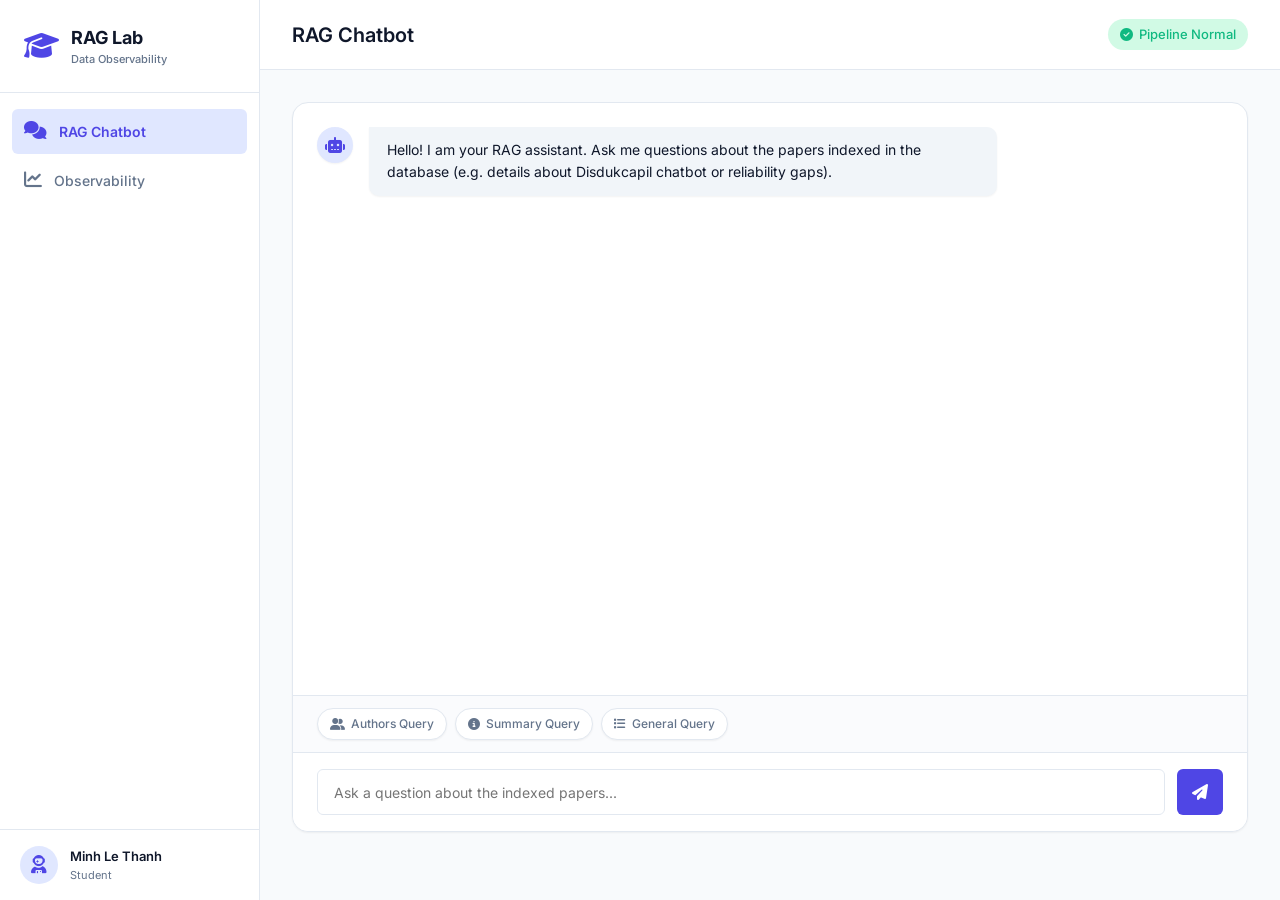
==== fe/index.html @ dacbc284 "feat: implement RAG observability dashboard with pipeline monitoring and analytics reporting" ====
<!DOCTYPE html>
<html lang="en">
<head>
    <meta charset="UTF-8">
    <meta name="viewport" content="width=device-width, initial-scale=1.0">
    <title>RAG Observability Lab</title>
    <!-- Google Fonts -->
    <link rel="preconnect" href="https://fonts.googleapis.com">
    <link rel="preconnect" href="https://fonts.gstatic.com" crossorigin>
    <link href="https://fonts.googleapis.com/css2?family=Inter:wght@300;400;500;600;700&display=swap" rel="stylesheet">
    <!-- FontAwesome for Icons -->
    <link rel="stylesheet" href="https://cdnjs.cloudflare.com/ajax/libs/font-awesome/6.4.0/css/all.min.css">
    <!-- Main Style Sheet -->
    <link rel="stylesheet" href="css/style.css">
    <!-- Dynamic Component Style Sheets -->
    <link rel="stylesheet" href="css/chat.css">
    <link rel="stylesheet" href="css/observability.css">
</head>
<body>
    <div class="layout-wrapper">
        <!-- Sidebar Navigation -->
        <aside class="sidebar">
            <div class="sidebar-header">
                <i class="fa-solid fa-graduation-cap brand-icon"></i>
                <div class="brand-info">
                    <h1 class="brand-title">RAG Lab</h1>
                    <span class="brand-subtitle">Data Observability</span>
                </div>
            </div>
            <nav class="sidebar-menu">
                <a href="#chat" class="menu-item active" id="nav-chat">
                    <i class="fa-solid fa-comments menu-icon"></i>
                    <span>RAG Chatbot</span>
                </a>
                <a href="#observability" class="menu-item" id="nav-observability">
                    <i class="fa-solid fa-chart-line menu-icon"></i>
                    <span>Observability</span>
                </a>
            </nav>
            <div class="sidebar-footer">
                <div class="user-profile">
                    <div class="user-avatar">
                        <i class="fa-solid fa-user-astronaut"></i>
                    </div>
                    <div class="user-info">
                        <span class="user-name">Minh Le Thanh</span>
                        <span class="user-role">Student</span>
                    </div>
                </div>
            </div>
        </aside>

        <!-- Main Content Area -->
        <main class="main-content">
            <header class="content-header">
                <h2 id="view-title">RAG Chatbot</h2>
                <div class="header-status">
                    <span class="status-indicator fresh" id="pipeline-indicator">
                        <i class="fa-solid fa-circle-check"></i> Pipeline Normal
                    </span>
                </div>
            </header>
            <section class="content-body" id="app-content">
                <!-- Dynamically loaded template goes here -->
                <div class="loading-spinner">
                    <i class="fa-solid fa-circle-notch fa-spin"></i> Loading interface...
                </div>
            </section>
        </main>
    </div>

    <!-- Frontend Core Application Scripts -->
    <script src="js/chat.js"></script>
    <script src="js/observability.js"></script>
    <script src="js/app.js"></script>
</body>
</html>
---- fe/css/style.css ----
/* Global CSS Design System - Bright & Clean Palette */
:root {
    --primary: #4f46e5;       /* Indigo 600 */
    --primary-hover: #4338ca; /* Indigo 700 */
    --primary-light: #e0e7ff; /* Indigo 100 */
    
    --success: #10b981;       /* Emerald 500 */
    --success-light: #d1fae5; /* Emerald 100 */
    
    --warning: #f59e0b;       /* Amber 500 */
    --warning-light: #fef3c7; /* Amber 100 */
    
    --info: #0ea5e9;          /* Sky 500 */
    --info-light: #e0f2fe;    /* Sky 100 */
    
    --background: #f8fafc;    /* Slate 50 */
    --card-bg: #ffffff;
    --border: #e2e8f0;         /* Slate 200 */
    
    --text-dark: #0f172a;     /* Slate 900 */
    --text-muted: #64748b;    /* Slate 500 */
    --text-light: #94a3b8;    /* Slate 400 */
    
    --sidebar-bg: #ffffff;
    --sidebar-hover: #f1f5f9;
    
    --font-family: 'Inter', -apple-system, BlinkMacSystemFont, "Segoe UI", Roboto, Helvetica, Arial, sans-serif;
    --shadow-sm: 0 1px 2px 0 rgb(0 0 0 / 0.05);
    --shadow-md: 0 4px 6px -1px rgb(0 0 0 / 0.05), 0 2px 4px -2px rgb(0 0 0 / 0.05);
    --shadow-lg: 0 10px 15px -3px rgb(0 0 0 / 0.05), 0 4px 6px -4px rgb(0 0 0 / 0.05);
    
    --radius-sm: 6px;
    --radius-md: 10px;
    --radius-lg: 16px;
    
    --transition: all 0.2s cubic-bezier(0.4, 0, 0.2, 1);
}

/* Reset and Core Styles */
* {
    box-sizing: border-box;
    margin: 0;
    padding: 0;
}

body {
    font-family: var(--font-family);
    background-color: var(--background);
    color: var(--text-dark);
    line-height: 1.5;
    height: 100vh;
    overflow: hidden;
}

/* Layout Grid Wrapper */
.layout-wrapper {
    display: grid;
    grid-template-columns: 260px 1fr;
    height: 100vh;
    width: 100vw;
}

/* Sidebar Styling */
.sidebar {
    background-color: var(--sidebar-bg);
    border-right: 1px solid var(--border);
    display: flex;
    flex-direction: column;
    height: 100%;
}

.sidebar-header {
    padding: 24px;
    display: flex;
    align-items: center;
    gap: 12px;
    border-bottom: 1px solid var(--border);
}

.brand-icon {
    font-size: 28px;
    color: var(--primary);
}

.brand-info {
    display: flex;
    flex-direction: column;
}

.brand-title {
    font-size: 18px;
    font-weight: 700;
    color: var(--text-dark);
}

.brand-subtitle {
    font-size: 11px;
    font-weight: 500;
    color: var(--text-muted);
}

.sidebar-menu {
    flex-grow: 1;
    padding: 16px 12px;
    display: flex;
    flex-direction: column;
    gap: 4px;
}

.menu-item {
    display: flex;
    align-items: center;
    gap: 12px;
    padding: 12px;
    color: var(--text-muted);
    text-decoration: none;
    font-weight: 500;
    font-size: 14px;
    border-radius: var(--radius-sm);
    transition: var(--transition);
}

.menu-item:hover {
    background-color: var(--sidebar-hover);
    color: var(--text-dark);
}

.menu-item.active {
    background-color: var(--primary-light);
    color: var(--primary);
    font-weight: 600;
}

.menu-icon {
    font-size: 18px;
}

.sidebar-footer {
    padding: 16px 20px;
    border-top: 1px solid var(--border);
}

.user-profile {
    display: flex;
    align-items: center;
    gap: 12px;
}

.user-avatar {
    width: 38px;
    height: 38px;
    background-color: var(--primary-light);
    color: var(--primary);
    border-radius: 50%;
    display: flex;
    align-items: center;
    justify-content: center;
    font-size: 18px;
}

.user-info {
    display: flex;
    flex-direction: column;
}

.user-name {
    font-size: 13px;
    font-weight: 600;
}

.user-role {
    font-size: 11px;
    color: var(--text-muted);
}

/* Main Content Wrapper */
.main-content {
    display: flex;
    flex-direction: column;
    height: 100%;
    overflow: hidden;
}

.content-header {
    height: 70px;
    background-color: #ffffff;
    border-bottom: 1px solid var(--border);
    padding: 0 32px;
    display: flex;
    align-items: center;
    justify-content: space-between;
    flex-shrink: 0;
}

.content-header h2 {
    font-size: 20px;
    font-weight: 600;
    color: var(--text-dark);
}

.header-status {
    display: flex;
    align-items: center;
}

.status-indicator {
    font-size: 13px;
    font-weight: 500;
    padding: 6px 12px;
    border-radius: 9999px;
    display: flex;
    align-items: center;
    gap: 6px;
}

.status-indicator.fresh {
    background-color: var(--success-light);
    color: var(--success);
}

.status-indicator.running {
    background-color: var(--warning-light);
    color: var(--warning);
}

/* Page Body */
.content-body {
    flex-grow: 1;
    overflow-y: auto;
    padding: 32px;
}

/* Generic Loading Spinner */
.loading-spinner {
    display: flex;
    flex-direction: column;
    align-items: center;
    justify-content: center;
    height: 100%;
    gap: 12px;
    color: var(--text-muted);
}

.loading-spinner i {
    font-size: 32px;
    color: var(--primary);
}

/* Helpers & Shared Components */
.btn {
    display: inline-flex;
    align-items: center;
    gap: 8px;
    padding: 10px 18px;
    font-size: 14px;
    font-weight: 600;
    border-radius: var(--radius-sm);
    cursor: pointer;
    transition: var(--transition);
    border: none;
    outline: none;
}

.btn-primary {
    background-color: var(--primary);
    color: #ffffff;
}

.btn-primary:hover {
    background-color: var(--primary-hover);
}

.btn-primary:disabled {
    background-color: var(--text-light);
    cursor: not-allowed;
}

.btn-secondary {
    background-color: #ffffff;
    border: 1px solid var(--border);
    color: var(--text-muted);
}

.btn-secondary:hover {
    background-color: var(--background);
    color: var(--text-dark);
}

.badge {
    display: inline-flex;
    align-items: center;
    padding: 2px 8px;
    font-size: 11px;
    font-weight: 600;
    border-radius: 9999px;
    text-transform: uppercase;
}

.badge-success {
    background-color: var(--success-light);
    color: var(--success);
}

.badge-warning {
    background-color: var(--warning-light);
    color: var(--warning);
}

.badge-neutral {
    background-color: var(--border);
    color: var(--text-muted);
}

.color-indigo { color: var(--primary); }
.color-green { color: var(--success); }
.color-blue { color: var(--info); }
.color-yellow { color: var(--warning); }
---- fe/css/chat.css ----
/* Chat Container Layout */
.chat-container {
    display: flex;
    flex-direction: column;
    height: calc(100vh - 170px); /* Fill the screen height offset by header and spacing */
    background-color: #ffffff;
    border: 1px solid var(--border);
    border-radius: var(--radius-lg);
    box-shadow: var(--shadow-sm);
    overflow: hidden;
}

.chat-main {
    display: flex;
    flex-direction: column;
    height: 100%;
    position: relative;
}

/* Chat Message Logs History */
.chat-history {
    flex-grow: 1;
    overflow-y: auto;
    padding: 24px;
    display: flex;
    flex-direction: column;
    gap: 20px;
}

.message-bubble {
    display: flex;
    gap: 16px;
    max-width: 75%;
    align-items: flex-start;
}

/* Agent Bubble (Left Side) */
.message-bubble.agent {
    align-self: flex-start;
}

.bubble-avatar {
    width: 36px;
    height: 36px;
    border-radius: 50%;
    background-color: var(--primary-light);
    color: var(--primary);
    display: flex;
    align-items: center;
    justify-content: center;
    font-size: 16px;
    flex-shrink: 0;
    box-shadow: var(--shadow-sm);
}

.message-bubble.user .bubble-avatar {
    background-color: var(--border);
    color: var(--text-muted);
    order: 2;
}

.bubble-content {
    background-color: #f1f5f9; /* Slate 100 */
    padding: 12px 18px;
    border-radius: 0 var(--radius-md) var(--radius-md) var(--radius-md);
    font-size: 14px;
    color: var(--text-dark);
    line-height: 1.6;
    box-shadow: var(--shadow-sm);
}

/* User Bubble (Right Side) */
.message-bubble.user {
    align-self: flex-end;
    flex-direction: row-reverse;
}

.message-bubble.user .bubble-content {
    background-color: var(--primary);
    color: #ffffff;
    border-radius: var(--radius-md) 0 var(--radius-md) var(--radius-md);
}

/* Thinking Indicator Spinner style */
.thinking-bubble {
    display: flex;
    align-items: center;
    gap: 4px;
    padding: 8px 12px;
}

.thinking-dot {
    width: 8px;
    height: 8px;
    background-color: var(--text-light);
    border-radius: 50%;
    animation: bounce 1.2s infinite ease-in-out;
}

.thinking-dot:nth-child(2) { animation-delay: 0.2s; }
.thinking-dot:nth-child(3) { animation-delay: 0.4s; }

@keyframes bounce {
    0%, 80%, 100% { transform: translateY(0); }
    40% { transform: translateY(-6px); }
}

/* Suggestions tags */
.chat-suggestions {
    padding: 12px 24px;
    display: flex;
    flex-wrap: wrap;
    gap: 8px;
    border-top: 1px solid var(--border);
    background-color: #fafbfd;
}

.suggestion-tag {
    background-color: #ffffff;
    border: 1px solid var(--border);
    color: var(--text-muted);
    font-size: 12px;
    font-weight: 500;
    padding: 6px 12px;
    border-radius: 9999px;
    cursor: pointer;
    transition: var(--transition);
    display: flex;
    align-items: center;
    gap: 6px;
    box-shadow: var(--shadow-sm);
}

.suggestion-tag:hover {
    border-color: var(--primary);
    color: var(--primary);
    background-color: var(--primary-light);
}

/* Chat Input Bar Form */
.chat-input-form {
    padding: 16px 24px;
    background-color: #ffffff;
    border-top: 1px solid var(--border);
    display: flex;
    gap: 12px;
    align-items: center;
}

.chat-input-form input {
    flex-grow: 1;
    height: 46px;
    border: 1px solid var(--border);
    border-radius: var(--radius-sm);
    padding: 0 16px;
    font-size: 14px;
    font-family: inherit;
    outline: none;
    transition: var(--transition);
}

.chat-input-form input:focus {
    border-color: var(--primary);
    box-shadow: 0 0 0 3px rgba(79, 70, 229, 0.1);
}

.send-button {
    width: 46px;
    height: 46px;
    background-color: var(--primary);
    color: #ffffff;
    border: none;
    border-radius: var(--radius-sm);
    cursor: pointer;
    transition: var(--transition);
    display: flex;
    align-items: center;
    justify-content: center;
    font-size: 16px;
}

.send-button:hover {
    background-color: var(--primary-hover);
}
---- fe/css/observability.css ----
/* Observability Container Layout */
.obs-container {
    display: flex;
    flex-direction: column;
    gap: 32px;
    padding-bottom: 24px;
}

/* Pipeline Control Section */
.obs-actions {
    background-color: #ffffff;
    border: 1px solid var(--border);
    border-radius: var(--radius-md);
    padding: 24px;
    display: flex;
    justify-content: space-between;
    align-items: center;
    box-shadow: var(--shadow-sm);
}

.action-desc h3 {
    font-size: 16px;
    font-weight: 600;
    margin-bottom: 4px;
}

.action-desc p {
    font-size: 13px;
    color: var(--text-muted);
}

/* Cards Grid */
.obs-grid {
    display: grid;
    grid-template-columns: repeat(auto-fit, minmax(300px, 1fr));
    gap: 24px;
}

.obs-card {
    background-color: #ffffff;
    border: 1px solid var(--border);
    border-radius: var(--radius-md);
    box-shadow: var(--shadow-sm);
    display: flex;
    flex-direction: column;
    overflow: hidden;
}

.obs-card .card-header {
    padding: 20px;
    border-bottom: 1px solid var(--border);
    display: flex;
    gap: 16px;
    align-items: center;
}

.card-icon {
    font-size: 24px;
}

.card-title {
    display: flex;
    flex-direction: column;
    gap: 4px;
}

.card-title h4 {
    font-size: 15px;
    font-weight: 600;
    color: var(--text-dark);
}

.obs-card .card-body {
    padding: 20px;
    display: flex;
    flex-direction: column;
    gap: 12px;
}

.metric-row {
    display: flex;
    justify-content: space-between;
    align-items: center;
    font-size: 13px;
    border-bottom: 1px solid #f8fafc;
    padding-bottom: 8px;
}

.metric-row:last-child {
    border-bottom: none;
    padding-bottom: 0;
}

.metric-row span {
    color: var(--text-muted);
}

.metric-row strong {
    font-weight: 600;
    color: var(--text-dark);
}

/* Report Section */
.obs-report-section {
    background-color: #ffffff;
    border: 1px solid var(--border);
    border-radius: var(--radius-md);
    box-shadow: var(--shadow-sm);
    overflow: hidden;
}

.report-header {
    padding: 20px 24px;
    border-bottom: 1px solid var(--border);
    display: flex;
    justify-content: space-between;
    align-items: center;
}

.report-header h3 {
    font-size: 16px;
    font-weight: 600;
}

.report-content {
    padding: 24px;
    background-color: #f8fafc;
    max-height: 400px;
    overflow-y: auto;
}

.report-pre {
    font-family: Menlo, Monaco, Consolas, "Courier New", monospace;
    font-size: 13px;
    line-height: 1.6;
    color: var(--text-dark);
    white-space: pre-wrap;
    word-break: break-all;
}
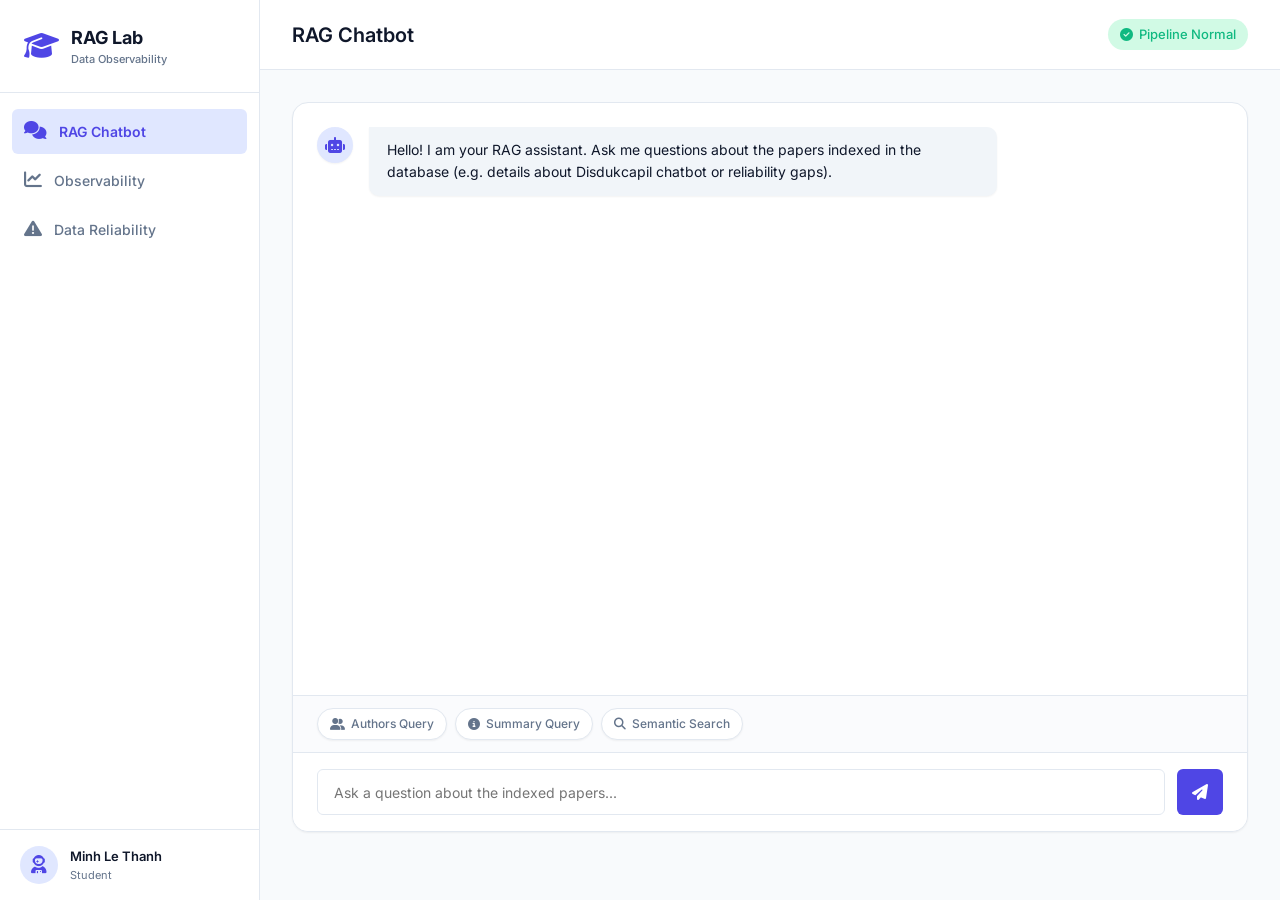
==== commit 25e282d2: "feat: implement data corruption and reliability testing pipeline with dashboard UI" ====
--- a/fe/index.html
+++ b/fe/index.html
@@ -15,6 +15,7 @@
     <!-- Dynamic Component Style Sheets -->
     <link rel="stylesheet" href="css/chat.css">
     <link rel="stylesheet" href="css/observability.css">
+    <link rel="stylesheet" href="css/corruption.css">
 </head>
 <body>
     <div class="layout-wrapper">
@@ -35,6 +36,10 @@
                 <a href="#observability" class="menu-item" id="nav-observability">
                     <i class="fa-solid fa-chart-line menu-icon"></i>
                     <span>Observability</span>
+                </a>
+                <a href="#corruption" class="menu-item" id="nav-corruption">
+                    <i class="fa-solid fa-triangle-exclamation menu-icon"></i>
+                    <span>Data Reliability</span>
                 </a>
             </nav>
             <div class="sidebar-footer">
@@ -72,6 +77,7 @@
     <!-- Frontend Core Application Scripts -->
     <script src="js/chat.js"></script>
     <script src="js/observability.js"></script>
+    <script src="js/corruption.js"></script>
     <script src="js/app.js"></script>
 </body>
 </html>
--- a/fe/css/corruption.css
+++ b/fe/css/corruption.css
@@ -0,0 +1,198 @@
+/* Corruption & Reliability Stylesheet */
+
+.corr-container {
+    display: flex;
+    flex-direction: column;
+    gap: 1.5rem;
+    padding-bottom: 2rem;
+}
+
+/* Customize Corruption Panel */
+.corr-card-control {
+    background-color: var(--white);
+    border: 1px solid var(--border-color);
+    border-radius: 12px;
+    padding: 1.5rem;
+    box-shadow: 0 4px 6px rgba(0, 0, 0, 0.02);
+}
+
+.corruption-options {
+    display: grid;
+    grid-template-columns: repeat(auto-fit, minmax(280px, 1fr));
+    gap: 1rem;
+    margin-top: 1.5rem;
+    margin-bottom: 1.5rem;
+}
+
+.option-checkbox {
+    display: flex;
+    align-items: flex-start;
+    gap: 0.75rem;
+    padding: 1rem;
+    background-color: var(--background-color);
+    border: 1px solid var(--border-color);
+    border-radius: 8px;
+    cursor: pointer;
+    transition: all 0.2s ease;
+}
+
+.option-checkbox:hover {
+    border-color: var(--primary-color);
+    background-color: rgba(79, 70, 229, 0.02);
+}
+
+.option-checkbox input[type="checkbox"] {
+    width: 1.2rem;
+    height: 1.2rem;
+    accent-color: var(--primary-color);
+    margin-top: 0.15rem;
+    cursor: pointer;
+}
+
+.checkbox-details {
+    display: flex;
+    flex-direction: column;
+    gap: 0.25rem;
+}
+
+.checkbox-details strong {
+    font-size: 0.95rem;
+    color: var(--text-color);
+    font-weight: 600;
+}
+
+.checkbox-details span {
+    font-size: 0.8rem;
+    color: var(--text-muted);
+    line-height: 1.25;
+}
+
+.corr-action-bar {
+    display: flex;
+    justify-content: flex-end;
+    border-top: 1px solid var(--border-color);
+    padding-top: 1.25rem;
+}
+
+/* Comparison Table Card */
+.corr-comparison-card {
+    background-color: var(--white);
+    border: 1px solid var(--border-color);
+    border-radius: 12px;
+    padding: 1.5rem;
+    box-shadow: 0 4px 6px rgba(0, 0, 0, 0.02);
+}
+
+.matrix-subtitle {
+    font-size: 0.875rem;
+    color: var(--text-muted);
+    margin-bottom: 1.25rem;
+}
+
+.table-responsive {
+    overflow-x: auto;
+    border: 1px solid var(--border-color);
+    border-radius: 8px;
+}
+
+.comparison-table {
+    width: 100%;
+    border-collapse: collapse;
+    text-align: left;
+    font-size: 0.9rem;
+}
+
+.comparison-table th, 
+.comparison-table td {
+    padding: 1rem 1.25rem;
+    border-bottom: 1px solid var(--border-color);
+}
+
+.comparison-table th {
+    background-color: var(--background-color);
+    font-weight: 600;
+    color: var(--text-color);
+}
+
+.comparison-table tr:last-child td {
+    border-bottom: none;
+}
+
+.comparison-table tbody tr:hover {
+    background-color: rgba(0, 0, 0, 0.005);
+}
+
+/* Column Highlighting Styles */
+.col-baseline {
+    background-color: rgba(16, 185, 129, 0.015);
+    text-align: center;
+    width: 25%;
+}
+
+.col-corrupted {
+    background-color: rgba(239, 68, 68, 0.015);
+    text-align: center;
+    width: 25%;
+    font-weight: 500;
+}
+
+.col-repaired {
+    background-color: rgba(79, 70, 229, 0.015);
+    text-align: center;
+    width: 25%;
+}
+
+/* Understanding Metrics Card */
+.metrics-explanation-card {
+    background-color: var(--white);
+    border: 1px solid var(--border-color);
+    border-radius: 12px;
+    padding: 1.5rem;
+    box-shadow: 0 4px 6px rgba(0, 0, 0, 0.02);
+}
+
+.explanations-grid {
+    display: grid;
+    grid-template-columns: repeat(auto-fit, minmax(240px, 1fr));
+    gap: 1.5rem;
+    margin-top: 1.25rem;
+}
+
+.exp-item {
+    display: flex;
+    align-items: flex-start;
+    gap: 1rem;
+}
+
+.exp-item i {
+    font-size: 1.25rem;
+    background-color: var(--background-color);
+    color: var(--primary-color);
+    padding: 0.75rem;
+    border-radius: 8px;
+    width: 2.75rem;
+    height: 2.75rem;
+    display: flex;
+    align-items: center;
+    justify-content: center;
+}
+
+.exp-item h5 {
+    font-size: 0.95rem;
+    font-weight: 600;
+    margin-bottom: 0.25rem;
+    color: var(--text-color);
+}
+
+.exp-item p {
+    font-size: 0.8rem;
+    color: var(--text-muted);
+    line-height: 1.4;
+}
+
+/* Utility Badges for status */
+.badge-neutral {
+    background-color: var(--background-color);
+    color: var(--text-muted);
+    border: 1px solid var(--border-color);
+}
